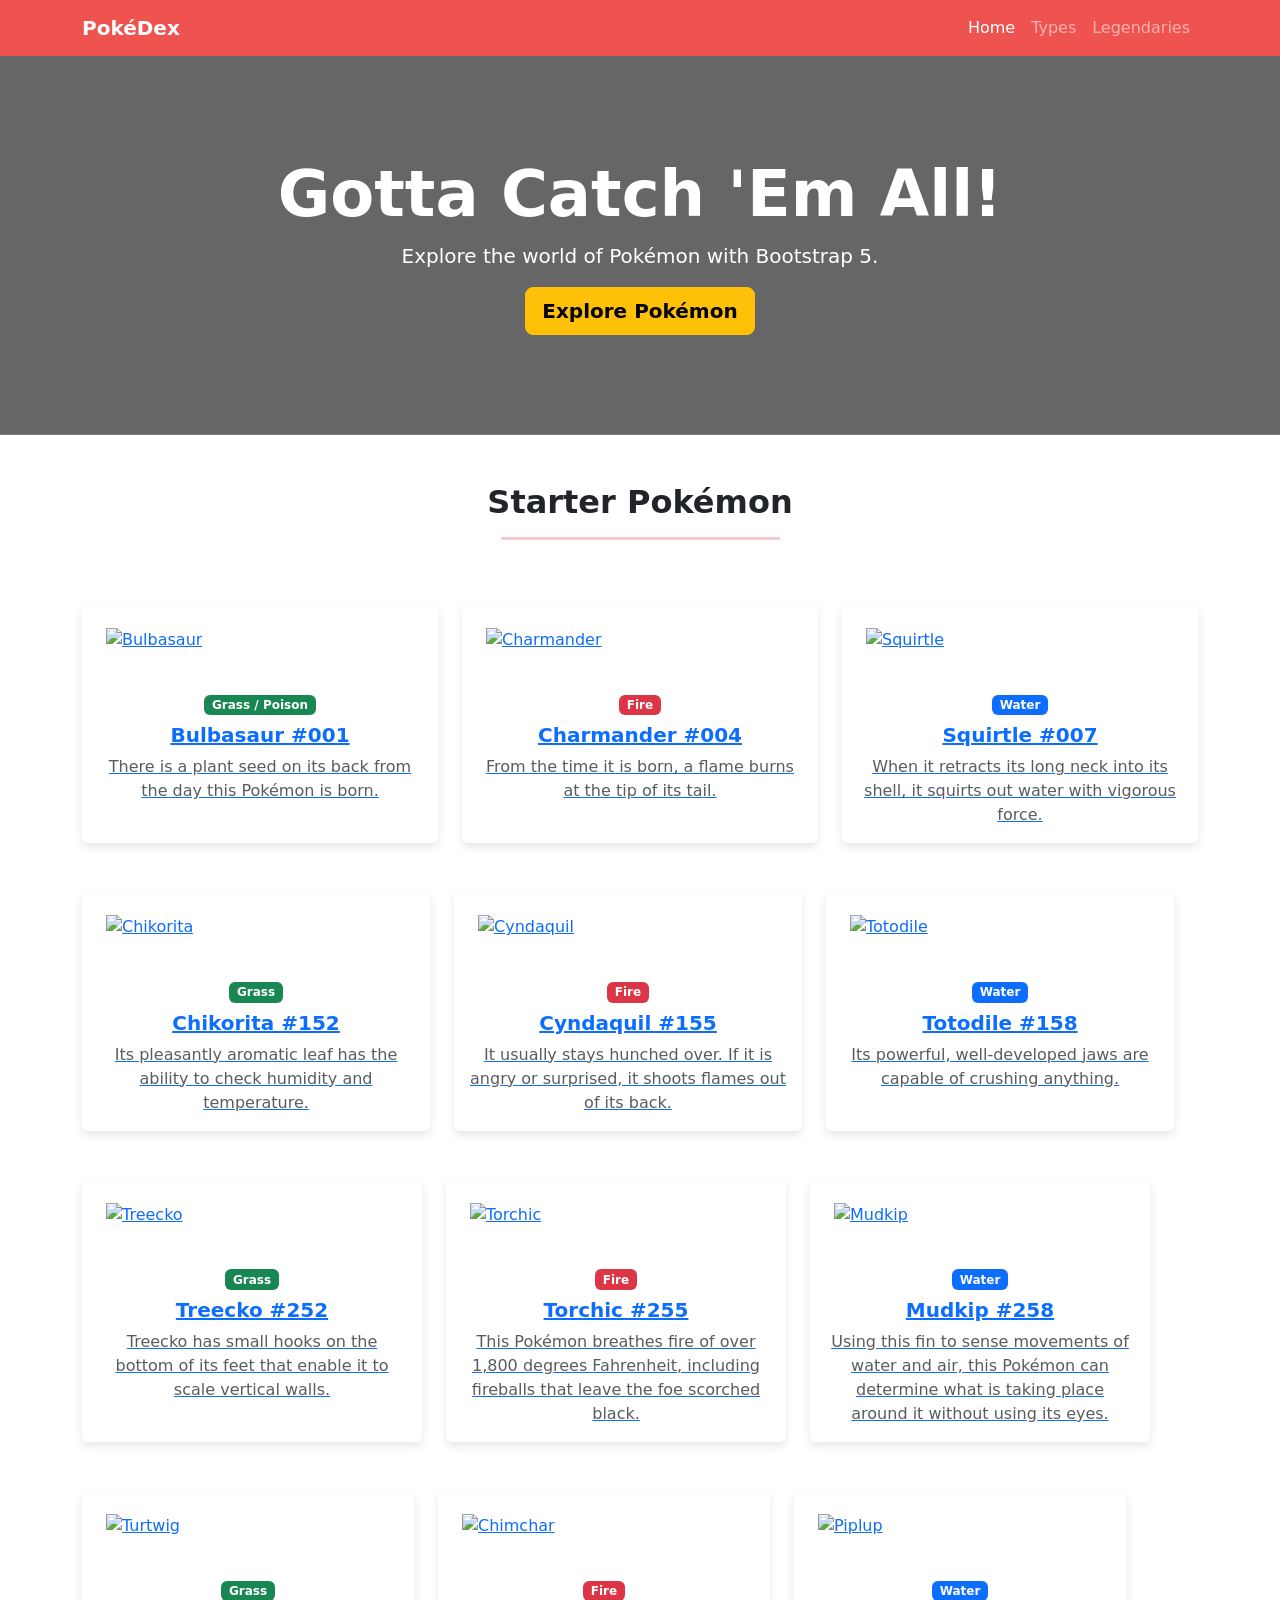
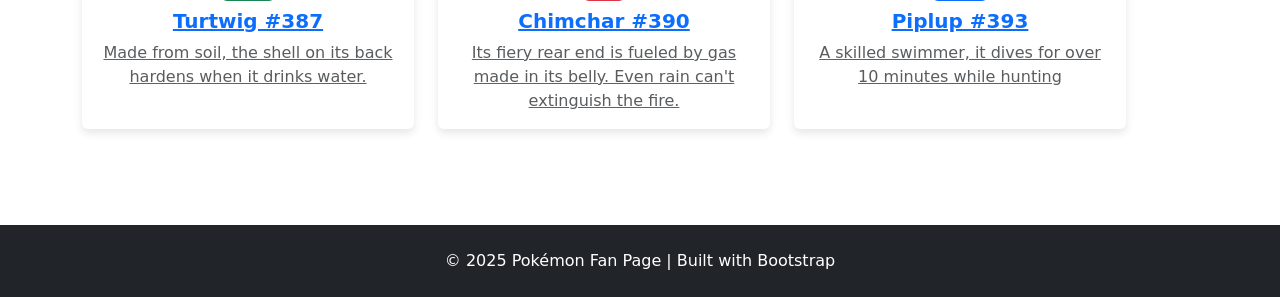
==== Pokemon Website/index.html @ 18c02e4b "Add files via upload Added files for week 3 work" ====
<!DOCTYPE html>
<html lang="en">
<head>
    <meta charset="UTF-8">
    <meta name="viewport" content="width=device-width, initial-scale=1.0">
    <title>PokéDex - Bootstrap Edition</title>
    <link href="https://cdn.jsdelivr.net/npm/bootstrap@5.3.0/dist/css/bootstrap.min.css" rel="stylesheet">
    <style>
        .pokemon-card {
            transition: transform 0.3s;
            border: none;
            box-shadow: 0 4px 8px rgba(0,0,0,0.1);
        }
        .pokemon-card:hover {
            transform: translateY(-10px);
        }
        .hero-section {
            background: linear-gradient(rgba(0,0,0,0.6), rgba(0,0,0,0.6)), 
                        url('https://images.unsplash.com/photo-1613771404721-1f92d799e49f?ixlib=rb-1.2.1&auto=format&fit=crop&w=1350&q=80');
            background-size: cover;
            background-position: center;
            color: white;
            padding: 100px 0;
        }
        .bg-pokemon-red { background-color: #ef5350; }
    </style>
</head>
<body>

    <nav class="navbar navbar-expand-lg navbar-dark bg-pokemon-red sticky-top">
        <div class="container">
            <a class="navbar-brand fw-bold" href="#">PokéDex</a>
            <button class="navbar-toggler" type="button" data-bs-toggle="collapse" data-bs-target="#navbarNav">
                <span class="navbar-toggler-icon"></span>
            </button>
            <div class="collapse navbar-collapse" id="navbarNav">
                <ul class="navbar-nav ms-auto">
                    <li class="nav-item"><a class="nav-link active" href="index.html">Home</a></li>
                    <li class="nav-item"><a class="nav-link" href="Types.html">Types</a></li>
                    <li class="nav-item"><a class="nav-link" href="Legendaries.html">Legendaries</a></li>
                </ul>
            </div>
        </div>
    </nav>

    <header class="hero-section text-center">
        <div class="container">
            <h1 class="display-3 fw-bold">Gotta Catch 'Em All!</h1>
            <p class="lead">Explore the world of Pokémon with Bootstrap 5.</p>
            <a href="#gallery" class="btn btn-warning btn-lg fw-bold">Explore Pokémon</a>
        </div>
    </header>

    <section id="gallery" class="container py-5">
        <div class="row text-center mb-5">
            <div class="col">
                <h2 class="fw-bold">Starter Pokémon</h2>
                <hr class="w-25 mx-auto border-danger border-3">
            </div>
        </div>

        <div class="row g-4">
            <div class="col-md-4">
                <div class="card pokemon-card h-100">
                    <a href="https://bulbapedia.bulbagarden.net/wiki/Bulbasaur_(Pok%C3%A9mon)">
					<img src="https://assets.pokemon.com/assets/cms2/img/pokedex/full/001.png" class="card-img-top p-4" alt="Bulbasaur">
                    <div class="card-body text-center">
                        <span class="badge bg-success mb-2">Grass / Poison</span>
                        <h5 class="card-title fw-bold">Bulbasaur #001</h5>
                        <p class="card-text text-muted">There is a plant seed on its back from the day this Pokémon is born.</p></a>
                    </div>
                </div>
            </div>

            <div class="col-md-4">
                <div class="card pokemon-card h-100">
					<a href="https://bulbapedia.bulbagarden.net/wiki/Charmander_(Pok%C3%A9mon)">
                    <img src="https://assets.pokemon.com/assets/cms2/img/pokedex/full/004.png" class="card-img-top p-4" alt="Charmander">
                    <div class="card-body text-center">
                        <span class="badge bg-danger mb-2">Fire</span>
                        <h5 class="card-title fw-bold">Charmander #004</h5>
                        <p class="card-text text-muted">From the time it is born, a flame burns at the tip of its tail.</p></a>
                    </div>
                </div>
            </div>

            <div class="col-md-4">
                <div class="card pokemon-card h-100">
					<a href="https://bulbapedia.bulbagarden.net/wiki/Squirtle_(Pok%C3%A9mon)">
                    <img src="https://assets.pokemon.com/assets/cms2/img/pokedex/full/007.png" class="card-img-top p-4" alt="Squirtle">
                    <div class="card-body text-center">
                        <span class="badge bg-primary mb-2">Water</span>
                        <h5 class="card-title fw-bold">Squirtle #007</h5>
                        <p class="card-text text-muted">When it retracts its long neck into its shell, it squirts out water with vigorous force.</p></a>
                    </div>
                </div>
            </div>
            <br>
            
        <div class="row g-4">
            <div class="col-md-4">
                <div class="card pokemon-card h-100">
                    <a href="https://bulbapedia.bulbagarden.net/wiki/Chikorita_(Pok%C3%A9mon)">
					<img src="https://assets.pokemon.com/assets/cms2/img/pokedex/full/152.png" class="card-img-top p-4" alt="Chikorita">
                    <div class="card-body text-center">
                        <span class="badge bg-success mb-2">Grass</span>
                        <h5 class="card-title fw-bold">Chikorita #152</h5>
                        <p class="card-text text-muted">Its pleasantly aromatic leaf has the ability to check humidity and temperature.</p></a>
                    </div>
                </div>
            </div>

            <div class="col-md-4">
                <div class="card pokemon-card h-100">
					<a href="https://bulbapedia.bulbagarden.net/wiki/Cyndaquil_(Pok%C3%A9mon)">
                    <img src="https://assets.pokemon.com/assets/cms2/img/pokedex/full/155.png" class="card-img-top p-4" alt="Cyndaquil">
                    <div class="card-body text-center">
                        <span class="badge bg-danger mb-2">Fire</span>
                        <h5 class="card-title fw-bold">Cyndaquil #155</h5>
                        <p class="card-text text-muted">It usually stays hunched over. If it is angry or surprised, it shoots flames out of its back.</p></a>
                    </div>
                </div>
            </div>

            <div class="col-md-4">
                <div class="card pokemon-card h-100">
					<a href="https://bulbapedia.bulbagarden.net/wiki/Totodile_(Pok%C3%A9mon)">
                    <img src="https://assets.pokemon.com/assets/cms2/img/pokedex/full/158.png" class="card-img-top p-4" alt="Totodile">
                    <div class="card-body text-center">
                        <span class="badge bg-primary mb-2">Water</span>
                        <h5 class="card-title fw-bold">Totodile #158</h5>
                        <p class="card-text text-muted">Its powerful, well-developed jaws are capable of crushing anything.</p></a>
                    </div>
                </div>
            </div>
            <br>

                    <div class="row g-4">
            <div class="col-md-4">
                <div class="card pokemon-card h-100">
                    <a href="https://bulbapedia.bulbagarden.net/wiki/Treecko_(Pok%C3%A9mon)">
					<img src="https://assets.pokemon.com/assets/cms2/img/pokedex/full/252.png" class="card-img-top p-4" alt="Treecko">
                    <div class="card-body text-center">
                        <span class="badge bg-success mb-2">Grass</span>
                        <h5 class="card-title fw-bold">Treecko #252</h5>
                        <p class="card-text text-muted">Treecko has small hooks on the bottom of its feet that enable it to scale vertical walls.</p></a>
                    </div>
                </div>
            </div>

            <div class="col-md-4">
                <div class="card pokemon-card h-100">
					<a href="https://bulbapedia.bulbagarden.net/wiki/Torchic_(Pok%C3%A9mon)">
                    <img src="https://assets.pokemon.com/assets/cms2/img/pokedex/full/255.png" class="card-img-top p-4" alt="Torchic">
                    <div class="card-body text-center">
                        <span class="badge bg-danger mb-2">Fire</span>
                        <h5 class="card-title fw-bold">Torchic #255</h5>
                        <p class="card-text text-muted">This Pokémon breathes fire of over 1,800 degrees Fahrenheit, including fireballs that leave the foe scorched black.</p></a>
                    </div>
                </div>
            </div>

            <div class="col-md-4">
                <div class="card pokemon-card h-100">
					<a href="https://bulbapedia.bulbagarden.net/wiki/Mudkip_(Pok%C3%A9mon)">
                    <img src="https://assets.pokemon.com/assets/cms2/img/pokedex/full/258.png" class="card-img-top p-4" alt="Mudkip">
                    <div class="card-body text-center">
                        <span class="badge bg-primary mb-2">Water</span>
                        <h5 class="card-title fw-bold">Mudkip #258</h5>
                        <p class="card-text text-muted">Using this fin to sense movements of water and air, this Pokémon can determine what is taking place around it without using its eyes.</p></a>
                    </div>
                </div>
            </div>
            <br>
            
        <div class="row g-4">
            <div class="col-md-4">
                <div class="card pokemon-card h-100">
                    <a href="https://bulbapedia.bulbagarden.net/wiki/Turtwig_(Pok%C3%A9mon)">
					<img src="https://assets.pokemon.com/assets/cms2/img/pokedex/full/387.png" class="card-img-top p-4" alt="Turtwig">
                    <div class="card-body text-center">
                        <span class="badge bg-success mb-2">Grass</span>
                        <h5 class="card-title fw-bold">Turtwig #387</h5>
                        <p class="card-text text-muted">Made from soil, the shell on its back hardens when it drinks water.</p></a>
                    </div>
                </div>
            </div>

            <div class="col-md-4">
                <div class="card pokemon-card h-100">
					<a href="https://bulbapedia.bulbagarden.net/wiki/Chimchar_(Pok%C3%A9mon)">
                    <img src="https://assets.pokemon.com/assets/cms2/img/pokedex/full/390.png" class="card-img-top p-4" alt="Chimchar">
                    <div class="card-body text-center">
                        <span class="badge bg-danger mb-2">Fire</span>
                        <h5 class="card-title fw-bold">Chimchar #390</h5>
                        <p class="card-text text-muted">Its fiery rear end is fueled by gas made in its belly. Even rain can't extinguish the fire.</p></a>
                    </div>
                </div>
            </div>

            <div class="col-md-4">
                <div class="card pokemon-card h-100">
					<a href="https://bulbapedia.bulbagarden.net/wiki/Piplup_(Pok%C3%A9mon)">
                    <img src="https://assets.pokemon.com/assets/cms2/img/pokedex/full/393.png" class="card-img-top p-4" alt="Piplup">
                    <div class="card-body text-center">
                        <span class="badge bg-primary mb-2">Water</span>
                        <h5 class="card-title fw-bold">Piplup #393</h5>
                        <p class="card-text text-muted">A skilled swimmer, it dives for over 10 minutes while hunting</p></a>
                    </div>
                </div>
            </div>
        </div>        
    </section>

    <footer class="bg-dark text-white text-center py-4 mt-5">
        <p class="mb-0">&copy; 2025 Pokémon Fan Page | Built with Bootstrap</p>
    </footer>

    <script src="https://cdn.jsdelivr.net/npm/bootstrap@5.3.0/dist/js/bootstrap.bundle.min.js"></script>
</body>
</html>
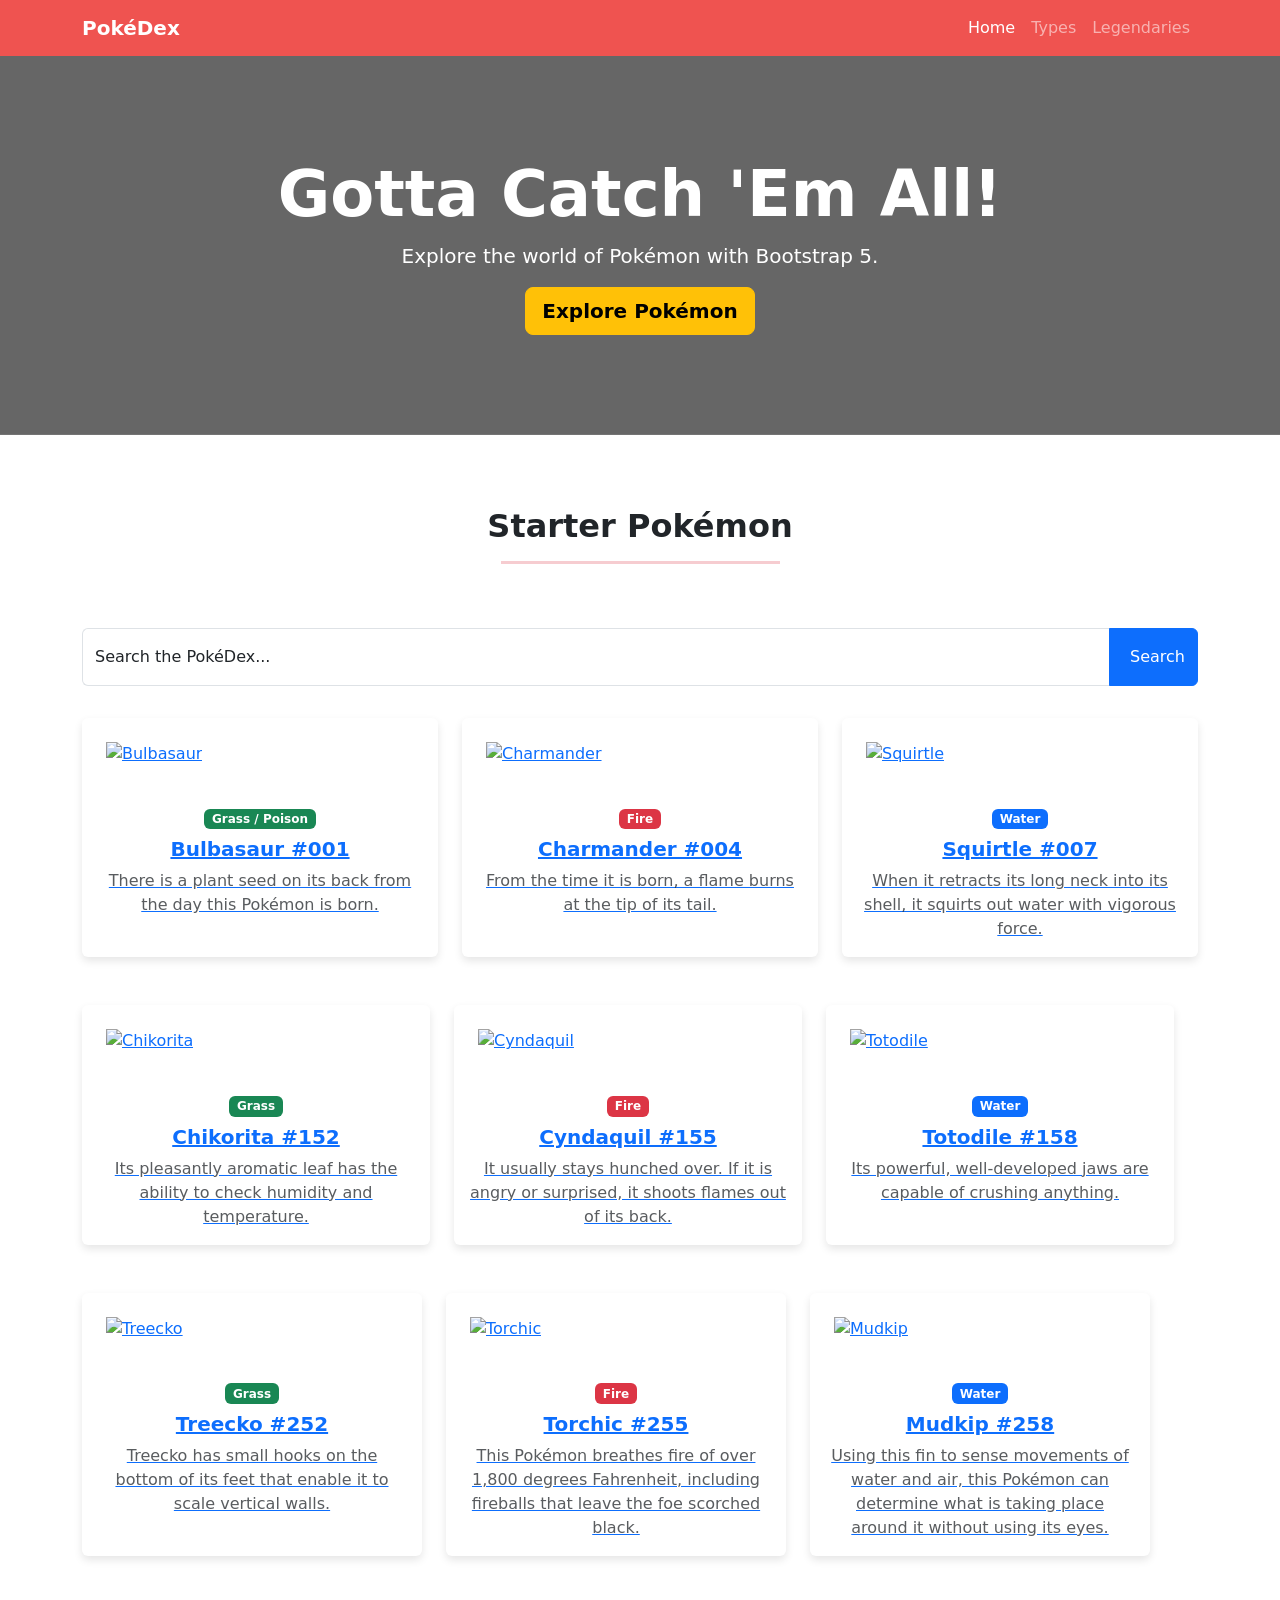
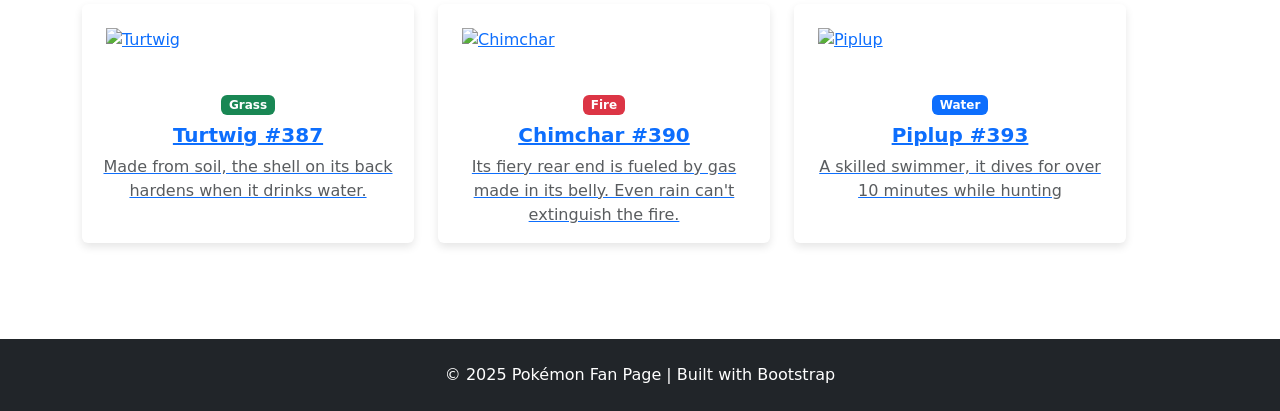
==== commit 77ae943c: "Add files via upload" ====
--- a/Pokemon Website/index.html
+++ b/Pokemon Website/index.html
@@ -23,7 +23,15 @@
             padding: 100px 0;
         }
         .bg-pokemon-red { background-color: #ef5350; }
-    </style>
+.highlight {
+    background-color: #ffeb3b; /* Pokémon Yellow */
+    color: #000;
+    padding: 0 2px;
+    border-radius: 2px;
+    font-weight: bold;
+}
+
+  </style>
 </head>
 <body>
 
@@ -50,6 +58,11 @@
             <a href="#gallery" class="btn btn-warning btn-lg fw-bold">Explore Pokémon</a>
         </div>
     </header>
+    <br>
+
+
+
+
 
     <section id="gallery" class="container py-5">
         <div class="row text-center mb-5">
@@ -59,6 +72,19 @@
             </div>
         </div>
 
+<div class="input-group custom-search-group">
+    <div class="form-floating flex-grow-1">
+        <input type="text" class="form-control border-end-0 shadow-none" id="searchInput" placeholder="Search keywords...">
+        <label for="floatingSearch">Search the PokéDex...</label>
+    </div>
+    <button class="btn btn-primary" type="button" id="searchBtn">
+        <i class="bi bi-search me-2"></i>Search
+    </button>
+</div>
+<div id="resultsCount" class="text-center mt-2 small text-muted"></div>
+        
+    </div>
+<br>
         <div class="row g-4">
             <div class="col-md-4">
                 <div class="card pokemon-card h-100">
@@ -215,7 +241,58 @@
     <footer class="bg-dark text-white text-center py-4 mt-5">
         <p class="mb-0">&copy; 2025 Pokémon Fan Page | Built with Bootstrap</p>
     </footer>
+<div id="searchableContent">
+        </div>
 
     <script src="https://cdn.jsdelivr.net/npm/bootstrap@5.3.0/dist/js/bootstrap.bundle.min.js"></script>
+
+    <script>
+let debounceTimer;
+
+document.getElementById('searchInput').addEventListener('input', function() {
+    // Clear the timer every time the user types
+    clearTimeout(debounceTimer);
+
+    // Wait 300ms after the user stops typing to execute the search
+    debounceTimer = setTimeout(() => {
+        const searchTerm = this.value.trim();
+        const contentArea = document.getElementById('gallery');
+        const countDisplay = document.getElementById('resultsCount');
+
+        // 1. Always clear old highlights first
+        contentArea.innerHTML = contentArea.innerHTML.replace(/<span class="highlight">(.*?)<\/span>/g, '$1');
+
+        if (searchTerm.length < 2) {
+            countDisplay.innerText = searchTerm.length === 1 ? "Keep typing..." : "";
+            return;
+        }
+
+        // 2. Logic to find and highlight text
+        const safeTerm = searchTerm.replace(/[.*+?^${}()|[\]\\]/g, '\\$&');
+        const regex = new RegExp(`(${safeTerm})`, 'gi');
+        const textNodes = [];
+        const walk = document.createTreeWalker(contentArea, NodeFilter.SHOW_TEXT, null, false);
+        
+        let node;
+        while (node = walk.nextNode()) {
+            if (node.parentNode.tagName !== 'SCRIPT' && node.parentNode.tagName !== 'STYLE') {
+                textNodes.push(node);
+            }
+        }
+
+        let matches = 0;
+        textNodes.forEach(node => {
+            if (node.nodeValue.match(regex)) {
+                matches += node.nodeValue.match(regex).length;
+                const span = document.createElement('span');
+                span.innerHTML = node.nodeValue.replace(regex, '<span class="highlight">$1</span>');
+                node.parentNode.replaceChild(span, node);
+            }
+        });
+
+        countDisplay.innerText = matches > 0 ? `${matches} match(es) found.` : "No matches found.";
+    }, 300); 
+});
+  </script>  
 </body>
 </html>
